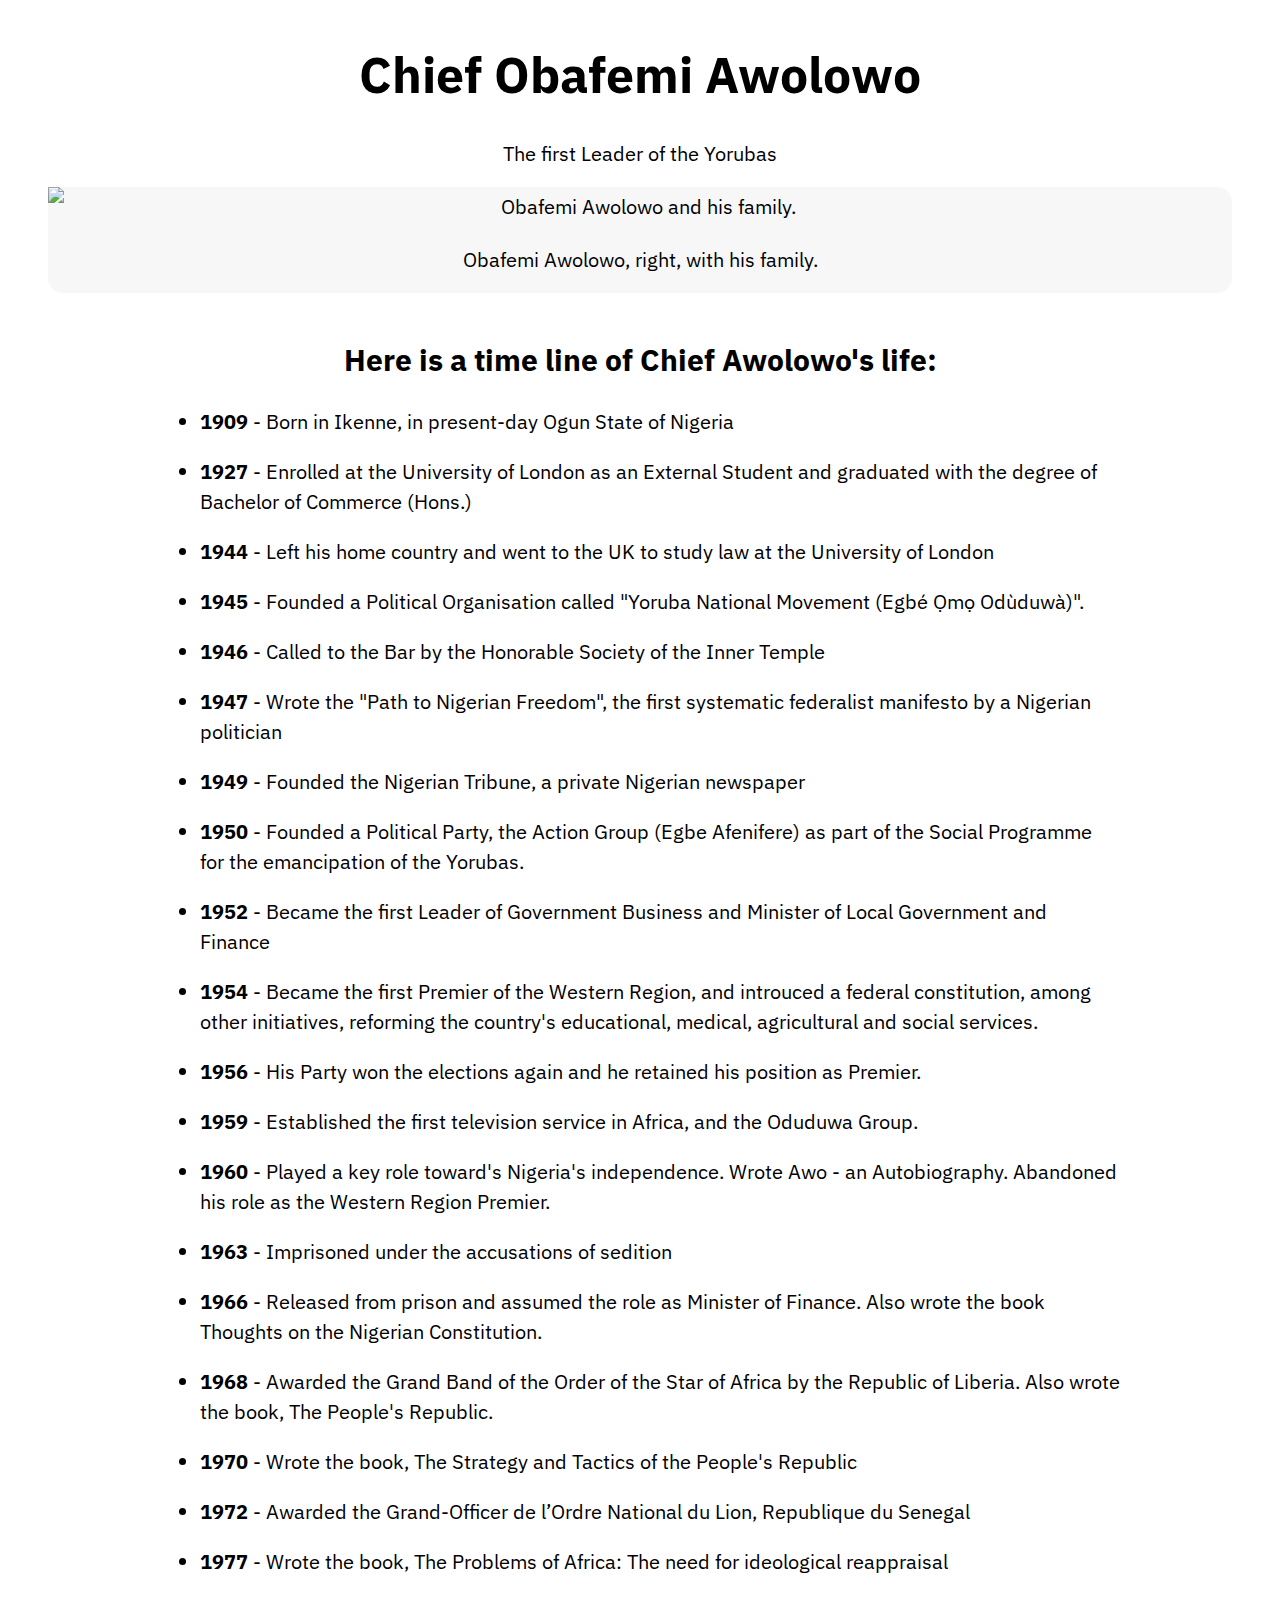
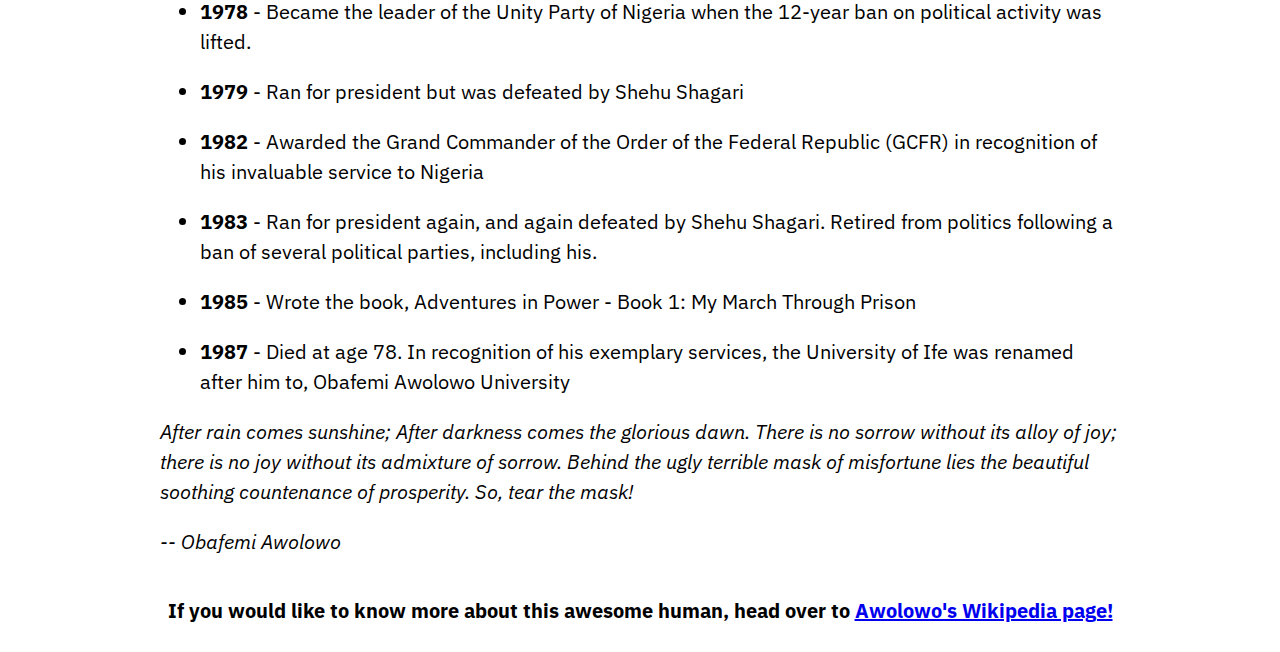
==== index.html @ d244883e "moved branch to new repo" ====
<!DOCTYPE html>
<html lang="en" >
<head>
  <meta charset="UTF-8">
  <title>Tribute Page - Chief Obafemi Awolowo</title>
  <link href="./style.css" rel="stylesheet">
  <link href='https://fonts.googleapis.com/css?family=IBM Plex Sans' rel='stylesheet'> 
</head>
<body>
<div id="main">
  <header class="centered-text">
    <h1 id="title">Chief Obafemi Awolowo</h1>
    <p>The first Leader of the Yorubas</p>
    <figure id="img-div">
      <img id="image" src="https://www.nairaland.com/attachments/2880439_awo_jpeg136f2650605a7f6766be971fd2bdba3f" alt="Obafemi Awolowo and his family.">
      <figcaption id="img-caption">Obafemi Awolowo, right, with his family.</figcaption>
    </figure>
  </header>
  <main>
    <article id="tribute-info">
      <h2 class="centered-text">Here is a time line of Chief Awolowo's life:</h2>
      <ul id="tribute-timeline">
        <li><span class="bold">1909</span> - Born in Ikenne, in present-day Ogun State of Nigeria</li>
        <li><span class="bold">1927</span> - Enrolled at the University of London as an External Student and graduated with the degree of Bachelor of Commerce (Hons.)</li>
        <li><span class="bold">1944</span> - Left his home country and went to the UK to study law at the University of London </li>
        <li><span class="bold">1945</span> - Founded a Political Organisation called "Yoruba National Movement (Egbé Ọmọ Odùduwà)".</li>
        <li><span class="bold">1946</span> - Called to the Bar by the Honorable Society of the Inner Temple</li>
        <li><span class="bold">1947</span> - Wrote the "Path to Nigerian Freedom", the first systematic federalist manifesto by a Nigerian politician</li>
        <li><span class="bold">1949</span> - Founded the Nigerian Tribune, a private Nigerian newspaper</li>
        <li><span class="bold">1950</span> - Founded a Political Party, the Action Group (Egbe Afenifere) as part of the Social Programme for the emancipation of the Yorubas.</li>
        <li><span class="bold">1952</span> - Became the first Leader of Government Business and Minister of Local Government and Finance</li>
        <li><span class="bold">1954</span> - Became the first Premier of the Western Region, and introuced a federal constitution, among other initiatives, reforming the country's educational, medical, agricultural and social services.</li>
        <li><span class="bold">1956</span> - His Party won the elections again and he retained his position as Premier.</li>
        <li><span class="bold">1959</span> - Established the first television service in Africa, and the Oduduwa Group.</li>
        <li><span class="bold">1960</span> - Played a key role toward's Nigeria's independence. Wrote Awo - an Autobiography. Abandoned his role as the Western Region Premier.</li>
        <li><span class="bold">1963</span> - Imprisoned under the accusations of sedition</li>
        <li><span class="bold">1966</span> - Released from prison and assumed the role as Minister of Finance. Also wrote the book Thoughts on the Nigerian Constitution.</li>
        <li><span class="bold">1968</span> - Awarded the Grand Band of the Order of the Star of Africa by the Republic of Liberia. Also wrote the book, The People's Republic.</li>
        <li><span class="bold">1970</span> - Wrote the book, The Strategy and Tactics of the People's Republic</li>
        <li><span class="bold">1972</span> - Awarded the Grand-Officer de l’Ordre National du Lion, Republique du Senegal</li>
        <li><span class="bold">1977</span> - Wrote the book, The Problems of Africa: The need for ideological reappraisal</li>
        <li><span class="bold">1978</span> - Became the leader of the Unity Party of Nigeria when the 12-year ban on political activity was lifted.</li>
        <li><span class="bold">1979</span> - Ran for president but was defeated by Shehu Shagari</li>
        <li><span class="bold">1982</span> - Awarded the Grand Commander of the Order of the Federal Republic (GCFR) in recognition of his invaluable service to Nigeria</li>
        <li><span class="bold">1983</span> - Ran for president again, and again defeated by Shehu Shagari. Retired from politics following a ban of several political parties, including his.</li>
        <li><span class="bold">1985</span> - Wrote the book, Adventures in Power - Book 1: My March Through Prison</li>
        <li><span class="bold">1987</span> - Died at age 78. In recognition of his exemplary services, the University of Ife was renamed after him to, Obafemi Awolowo University</li>
      </ul>
      <div id="quotes">
        <p>After rain comes sunshine; After darkness comes the glorious dawn. There is no sorrow without its alloy of joy; there is no joy without its admixture of sorrow. Behind the ugly terrible mask of misfortune lies the beautiful soothing countenance of prosperity. So, tear the mask!</p>
        <p>-- Obafemi Awolowo</p>
      </div>
    </article>
  </main>
  <footer class="centered-text bold">
    <p>If you would like to know more about this awesome human, head over to <a id="tribute-link" target="_blank" href="https://en.wikipedia.org/wiki/Obafemi_Awolowo">Awolowo's Wikipedia page!</a></p>
  </footer>
</div>
</body>
</html>
---- style.css ----
html {
  font-size: 20px;
}
.centered-text {
  text-align: center;
}
.bold {
  font-weight: bold;
}
#main {
  font-family: 'IBM Plex Sans', Verdana;
  min-height: 300px;
  box-sizing: border-box;
  background: fcfcfc;
  display: flex;
  flex-direction: column;
}
#title {
  font-size: 2.5em;
}
#img-div {
  background: #f7f7f7;
  border-radius: 15px;
  line-height: 2;
}
#image {
  display: block;
  max-width: 100%;
  height: auto;
  margin: 0 auto;
}
#img-caption {
  padding: 1vw 0;
}
#tribute-info {
  width: 98%;
  max-width: 10in;
  margin: auto;
  text-align: left;
  line-height: 1.5;
}
#tribute-timeline li {
  margin: 1em 0;
}
#quotes {
  font-style: italic;
}
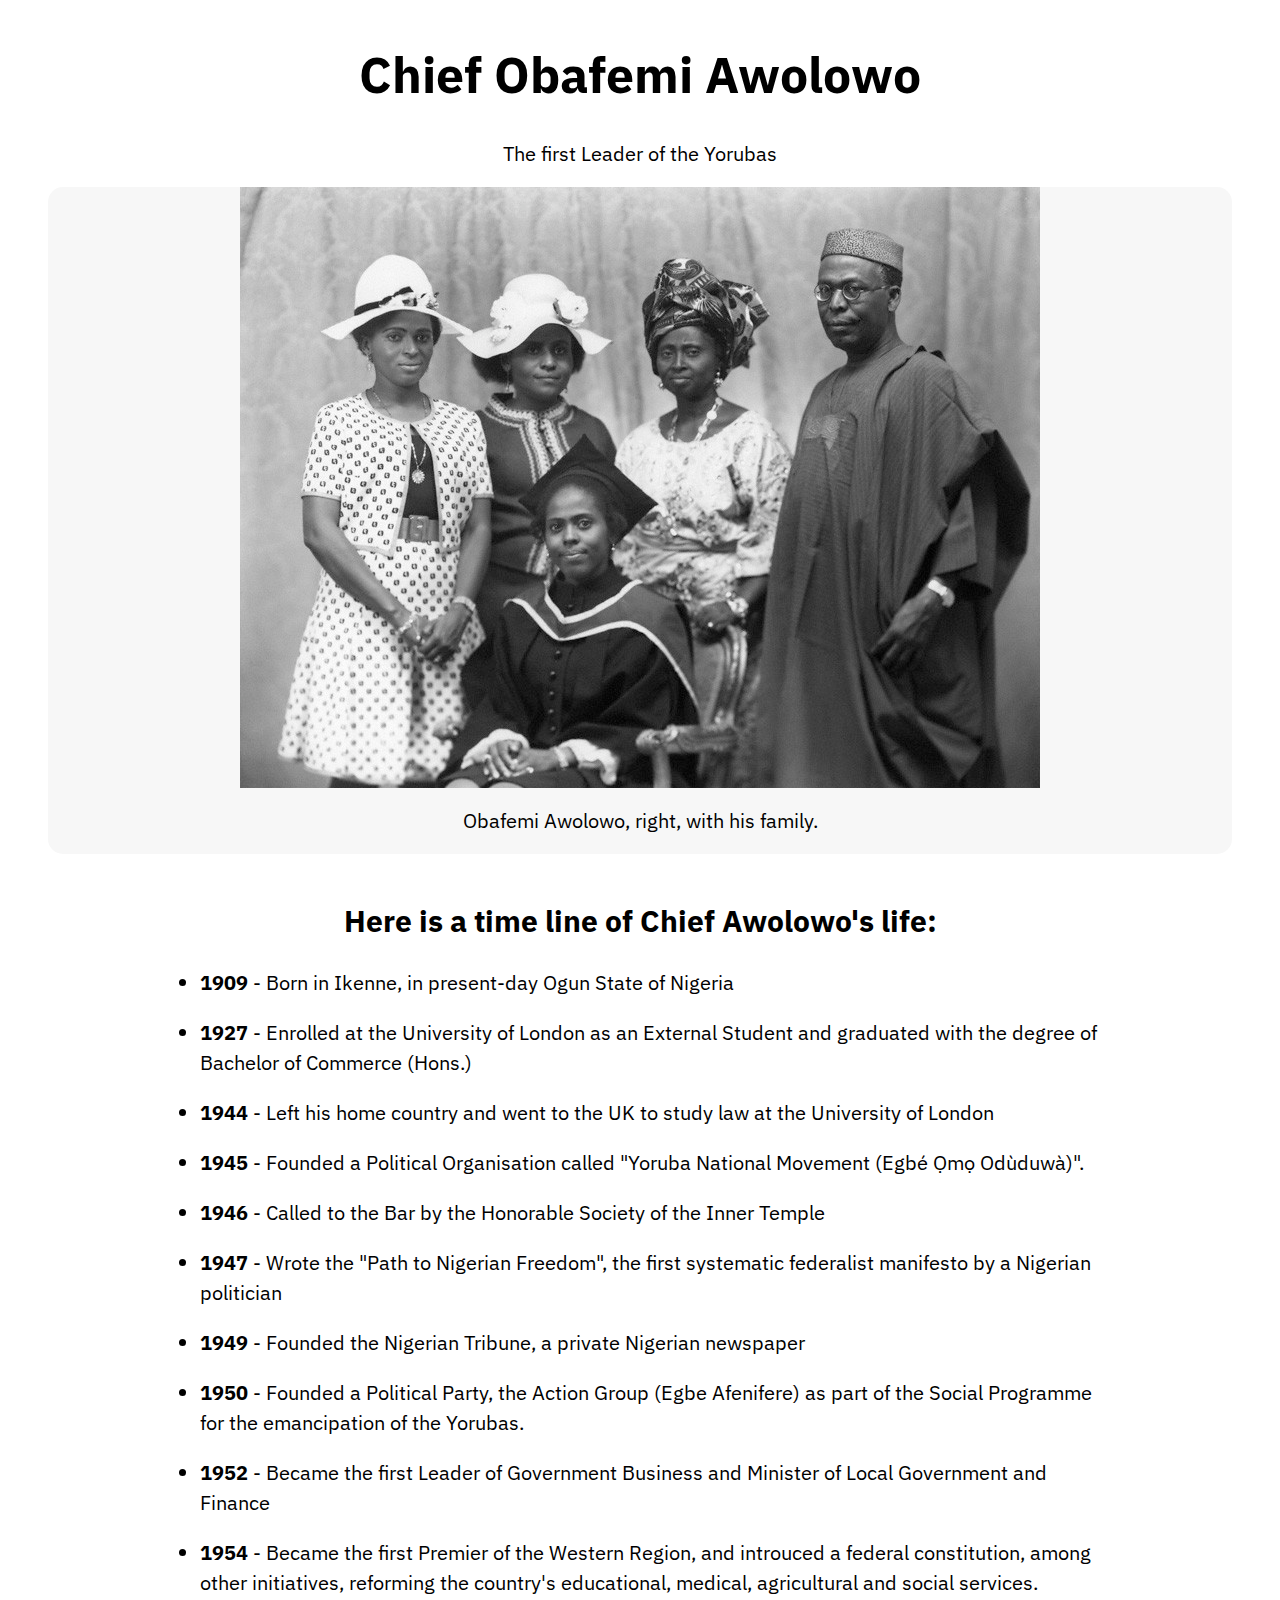
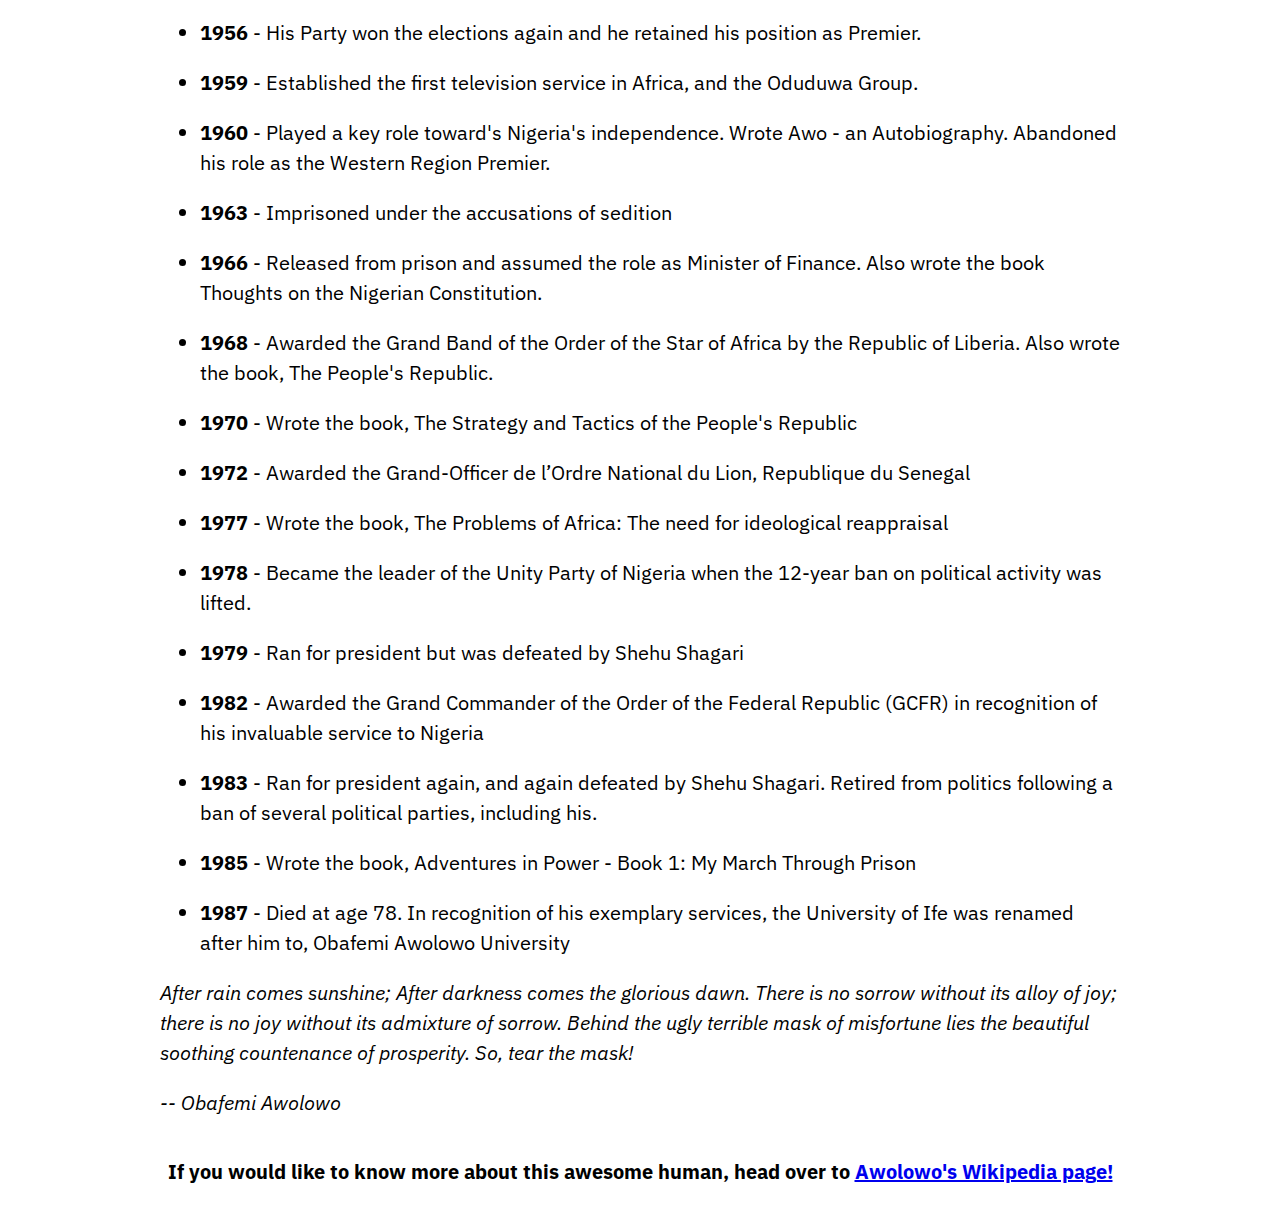
==== commit c85a2eee: "moved branch to new repo" ====
--- a/index.html
+++ b/index.html
@@ -2,6 +2,7 @@
 <html lang="en" >
 <head>
   <meta charset="UTF-8">
+  <meta name="viewport" content="width=device-width, initial-scale=1.0">
   <title>Tribute Page - Chief Obafemi Awolowo</title>
   <link href="./style.css" rel="stylesheet">
   <link href='https://fonts.googleapis.com/css?family=IBM Plex Sans' rel='stylesheet'> 
@@ -12,7 +13,7 @@
     <h1 id="title">Chief Obafemi Awolowo</h1>
     <p>The first Leader of the Yorubas</p>
     <figure id="img-div">
-      <img id="image" src="https://www.nairaland.com/attachments/2880439_awo_jpeg136f2650605a7f6766be971fd2bdba3f" alt="Obafemi Awolowo and his family.">
+      <img id="image" src="./awo.jfif" alt="Obafemi Awolowo and his family.">
       <figcaption id="img-caption">Obafemi Awolowo, right, with his family.</figcaption>
     </figure>
   </header>
